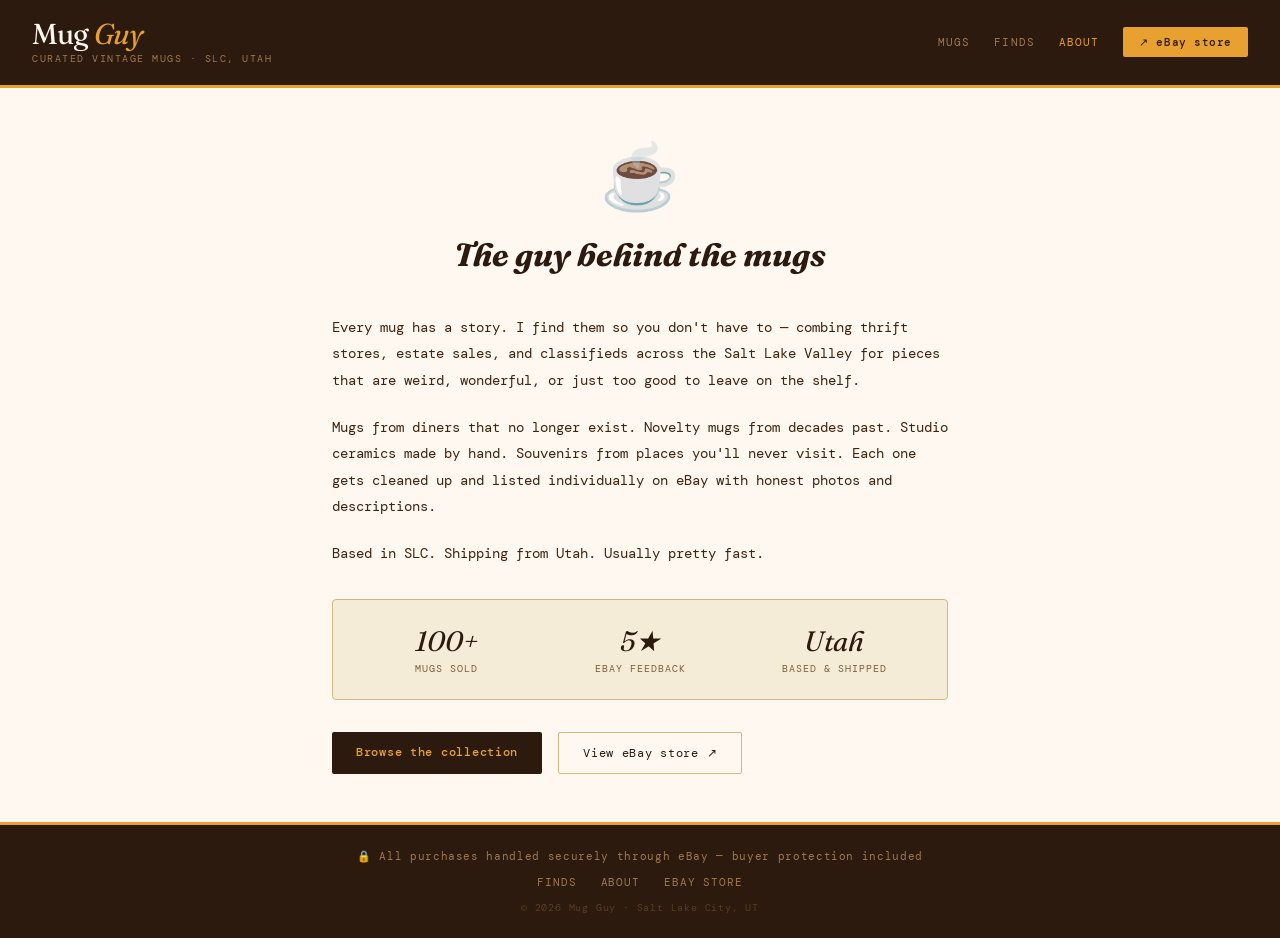
==== about.html @ 15303b3f "add finds tab, real photos, ebay username" ====
<!DOCTYPE html>
<html lang="en">
<head>
  <meta charset="UTF-8" />
  <meta name="viewport" content="width=device-width, initial-scale=1.0" />
  <title>About — Mug Guy</title>
  <meta name="description" content="The story behind Mug Guy — handpicked vintage mugs from Salt Lake City thrift stores." />
  <link rel="preconnect" href="https://fonts.googleapis.com" />
  <link rel="preconnect" href="https://fonts.gstatic.com" crossorigin />
  <link href="https://fonts.googleapis.com/css2?family=Fraunces:ital,wght@0,400;0,700;1,400&family=DM+Mono:wght@400;500&display=swap" rel="stylesheet" />
  <link rel="stylesheet" href="css/style.css" />
</head>
<body>

  <header class="site-header">
    <div class="logo-wrap">
      <div class="logo">Mug <span>Guy</span></div>
      <div class="tagline">Curated vintage mugs · SLC, Utah</div>
    </div>
    <nav class="header-nav">
      <a href="index.html" class="nav-link">Mugs</a>
      <a href="finds.html" class="nav-link">Finds</a>
      <a href="about.html" class="nav-link active">About</a>
      <a href="https://www.ebay.com/usr/bradysnano" target="_blank" rel="noopener" class="ebay-store-btn">
        ↗ eBay store
      </a>
    </nav>
  </header>

  <main class="about-wrapper">
    <div class="about-hero">
      <div class="about-mug-icon">☕</div>
      <h1 class="about-title">The guy behind the mugs</h1>
    </div>

    <div class="about-content">
      <p>
        Every mug has a story. I find them so you don't have to — combing thrift stores,
        estate sales, and classifieds across the Salt Lake Valley for pieces that are weird,
        wonderful, or just too good to leave on the shelf.
      </p>
      <p>
        Mugs from diners that no longer exist. Novelty mugs from decades past.
        Studio ceramics made by hand. Souvenirs from places you'll never visit.
        Each one gets cleaned up and listed individually on eBay with honest photos and descriptions.
      </p>
      <p>
        Based in SLC. Shipping from Utah. Usually pretty fast.
      </p>

      <div class="about-stats">
        <div class="stat">
          <div class="stat-num">100+</div>
          <div class="stat-label">Mugs sold</div>
        </div>
        <div class="stat">
          <div class="stat-num">5★</div>
          <div class="stat-label">eBay feedback</div>
        </div>
        <div class="stat">
          <div class="stat-num">Utah</div>
          <div class="stat-label">Based &amp; shipped</div>
        </div>
      </div>

      <div class="about-cta-row">
        <a href="index.html" class="about-cta-primary">Browse the collection</a>
        <a href="https://www.ebay.com/usr/bradysnano" target="_blank" rel="noopener" class="about-cta-secondary">View eBay store ↗</a>
      </div>
    </div>
  </main>

  <footer class="site-footer">
    <div class="footer-trust">
      🔒 All purchases handled securely through eBay — buyer protection included
    </div>
    <div class="footer-links">
      <a href="finds.html">Finds</a>
      <a href="about.html">About</a>
      <a href="https://www.ebay.com/usr/bradysnano" target="_blank" rel="noopener">eBay store</a>
    </div>
    <div class="footer-copy">© 2026 Mug Guy · Salt Lake City, UT</div>
  </footer>

</body>
</html>
---- css/style.css ----
/* ── Reset & base ── */
*, *::before, *::after { box-sizing: border-box; margin: 0; padding: 0; }

:root {
  --cream:       #FFF8F0;
  --cream-mid:   #F5ECD8;
  --cream-border:#D4B882;
  --brown-dark:  #2C1A0E;
  --brown-mid:   #7A5C3A;
  --brown-light: #A07850;
  --amber:       #E8A030;
  --amber-dark:  #D4901A;
  --green-sold:  #4A7A30;
  --badge-rare-bg:   #4A3080;
  --badge-rare-text: #D8C8FF;
  --badge-sold-bg:   #8B3030;
  --badge-sold-text: #FFD0D0;
}

html { scroll-behavior: smooth; }

body {
  font-family: 'DM Mono', monospace;
  background: var(--cream);
  color: var(--brown-dark);
  min-height: 100vh;
  display: flex;
  flex-direction: column;
}

/* ── Header ── */
.site-header {
  background: var(--brown-dark);
  padding: 1.25rem 2rem;
  display: flex;
  align-items: center;
  justify-content: space-between;
  border-bottom: 3px solid var(--amber);
  position: sticky;
  top: 0;
  z-index: 100;
}

.logo {
  font-family: 'Fraunces', serif;
  font-size: 1.8rem;
  color: #FFF8F0;
  letter-spacing: -0.03em;
  line-height: 1;
}

.logo span { color: var(--amber); font-style: italic; }

.tagline {
  font-size: 10px;
  color: var(--brown-light);
  letter-spacing: 0.15em;
  text-transform: uppercase;
  margin-top: 3px;
}

.header-nav {
  display: flex;
  align-items: center;
  gap: 1.5rem;
}

.nav-link {
  color: var(--brown-light);
  text-decoration: none;
  font-size: 11px;
  letter-spacing: 0.1em;
  text-transform: uppercase;
  transition: color 0.2s;
}

.nav-link:hover,
.nav-link.active { color: var(--amber); }

.ebay-store-btn {
  background: var(--amber);
  color: var(--brown-dark);
  text-decoration: none;
  padding: 8px 16px;
  font-family: 'DM Mono', monospace;
  font-size: 11px;
  font-weight: 500;
  border-radius: 2px;
  letter-spacing: 0.05em;
  transition: background 0.2s;
}

.ebay-store-btn:hover { background: var(--amber-dark); }

/* ── Filters bar ── */
.filters-bar {
  background: var(--cream-mid);
  padding: 0.875rem 2rem;
  display: flex;
  align-items: center;
  gap: 0.75rem;
  border-bottom: 1px solid var(--cream-border);
  flex-wrap: wrap;
}

.filter-label {
  font-size: 10px;
  letter-spacing: 0.12em;
  text-transform: uppercase;
  color: var(--brown-mid);
}

.filter-chip {
  background: transparent;
  border: 1px solid var(--cream-border);
  color: #5C3D1E;
  padding: 5px 14px;
  font-family: 'DM Mono', monospace;
  font-size: 11px;
  cursor: pointer;
  border-radius: 999px;
  transition: all 0.2s;
  letter-spacing: 0.04em;
}

.filter-chip:hover,
.filter-chip.active {
  background: var(--brown-dark);
  color: var(--amber);
  border-color: var(--brown-dark);
}

.sort-select {
  margin-left: auto;
  background: transparent;
  border: 1px solid var(--cream-border);
  color: #5C3D1E;
  padding: 5px 12px;
  font-family: 'DM Mono', monospace;
  font-size: 11px;
  border-radius: 2px;
  cursor: pointer;
}

/* ── Gallery ── */
.gallery-wrapper {
  flex: 1;
  padding: 2rem;
  max-width: 1200px;
  margin: 0 auto;
  width: 100%;
}

.gallery-meta {
  display: flex;
  align-items: baseline;
  justify-content: space-between;
  margin-bottom: 1.5rem;
}

.gallery-title {
  font-family: 'Fraunces', serif;
  font-size: 1.5rem;
  font-style: italic;
  color: var(--brown-dark);
}

.gallery-count {
  font-size: 11px;
  color: var(--brown-mid);
  letter-spacing: 0.08em;
  text-transform: uppercase;
}

.mug-grid {
  display: grid;
  grid-template-columns: repeat(auto-fill, minmax(210px, 1fr));
  gap: 1.25rem;
}

/* ── Mug card ── */
.mug-card {
  background: #FFFDF8;
  border: 1px solid var(--cream-border);
  border-radius: 4px;
  overflow: hidden;
  transition: transform 0.2s, box-shadow 0.2s;
}

.mug-card:hover {
  transform: translateY(-3px);
  box-shadow: 0 8px 24px rgba(44, 26, 14, 0.1);
}

.mug-img {
  width: 100%;
  aspect-ratio: 1;
  display: flex;
  align-items: center;
  justify-content: center;
  font-size: 5rem;
  border-bottom: 1px solid var(--cream-border);
  position: relative;
  overflow: hidden;
}

.mug-img img {
  width: 100%;
  height: 100%;
  object-fit: cover;
  position: absolute;
  inset: 0;
}

.badge {
  position: absolute;
  top: 10px;
  left: 10px;
  font-size: 9px;
  font-weight: 500;
  letter-spacing: 0.1em;
  text-transform: uppercase;
  padding: 3px 8px;
  border-radius: 2px;
  z-index: 1;
}

.badge-new  { background: var(--brown-dark); color: var(--amber); }
.badge-rare { background: var(--badge-rare-bg); color: var(--badge-rare-text); }
.badge-sold { background: var(--badge-sold-bg); color: var(--badge-sold-text); }

.mug-info { padding: 12px 14px 14px; }

.mug-name {
  font-family: 'Fraunces', serif;
  font-size: 1rem;
  color: var(--brown-dark);
  line-height: 1.3;
  margin-bottom: 4px;
}

.mug-meta {
  font-size: 10px;
  color: var(--brown-mid);
  letter-spacing: 0.06em;
  margin-bottom: 10px;
}

.mug-footer {
  display: flex;
  align-items: center;
  justify-content: space-between;
}

.mug-price {
  font-size: 1.1rem;
  font-weight: 500;
  color: var(--brown-dark);
}

.ebay-btn {
  background: var(--amber);
  color: var(--brown-dark);
  text-decoration: none;
  border: none;
  padding: 6px 11px;
  font-family: 'DM Mono', monospace;
  font-size: 10px;
  font-weight: 500;
  cursor: pointer;
  border-radius: 2px;
  letter-spacing: 0.05em;
  transition: background 0.2s;
  display: inline-flex;
  align-items: center;
  gap: 4px;
}

.ebay-btn:hover { background: var(--amber-dark); }

.ebay-btn.sold {
  background: var(--cream-border);
  color: var(--brown-mid);
  cursor: not-allowed;
  pointer-events: none;
}

/* ── Empty state ── */
.empty-state {
  grid-column: 1 / -1;
  text-align: center;
  padding: 4rem 2rem;
  color: var(--brown-mid);
}

.empty-state p { font-size: 14px; margin-top: 0.5rem; }

/* ── About page ── */
.about-wrapper {
  flex: 1;
  max-width: 680px;
  margin: 0 auto;
  padding: 3rem 2rem;
  width: 100%;
}

.about-hero {
  text-align: center;
  margin-bottom: 2.5rem;
}

.about-mug-icon { font-size: 4rem; margin-bottom: 1rem; }

.about-title {
  font-family: 'Fraunces', serif;
  font-size: 2rem;
  font-style: italic;
  color: var(--brown-dark);
}

.about-content p {
  font-size: 14px;
  line-height: 1.9;
  color: #3D2510;
  margin-bottom: 1.25rem;
}

.about-stats {
  display: grid;
  grid-template-columns: repeat(3, 1fr);
  gap: 1rem;
  margin: 2rem 0;
  padding: 1.5rem;
  background: var(--cream-mid);
  border: 1px solid var(--cream-border);
  border-radius: 4px;
}

.stat { text-align: center; }

.stat-num {
  font-family: 'Fraunces', serif;
  font-size: 1.75rem;
  color: var(--brown-dark);
  font-style: italic;
}

.stat-label {
  font-size: 10px;
  color: var(--brown-mid);
  letter-spacing: 0.1em;
  text-transform: uppercase;
  margin-top: 4px;
}

.about-cta-row {
  display: flex;
  gap: 1rem;
  margin-top: 2rem;
  flex-wrap: wrap;
}

.about-cta-primary {
  background: var(--brown-dark);
  color: var(--amber);
  text-decoration: none;
  padding: 12px 24px;
  font-family: 'DM Mono', monospace;
  font-size: 12px;
  font-weight: 500;
  border-radius: 2px;
  letter-spacing: 0.06em;
  transition: background 0.2s;
}

.about-cta-primary:hover { background: #3D2510; }

.about-cta-secondary {
  background: transparent;
  color: var(--brown-dark);
  text-decoration: none;
  padding: 12px 24px;
  font-family: 'DM Mono', monospace;
  font-size: 12px;
  border: 1px solid var(--cream-border);
  border-radius: 2px;
  letter-spacing: 0.06em;
  transition: all 0.2s;
}

.about-cta-secondary:hover {
  border-color: var(--brown-dark);
  background: var(--cream-mid);
}

/* ── Footer ── */
.site-footer {
  background: var(--brown-dark);
  padding: 1.5rem 2rem;
  text-align: center;
  border-top: 3px solid var(--amber);
  display: flex;
  flex-direction: column;
  gap: 0.75rem;
  margin-top: auto;
}

.footer-trust {
  font-size: 11px;
  color: var(--brown-light);
  letter-spacing: 0.06em;
}

.footer-links {
  display: flex;
  justify-content: center;
  gap: 1.5rem;
}

.footer-links a {
  color: var(--brown-light);
  text-decoration: none;
  font-size: 11px;
  letter-spacing: 0.08em;
  text-transform: uppercase;
  transition: color 0.2s;
}

.footer-links a:hover { color: var(--amber); }

.footer-copy {
  font-size: 10px;
  color: #5C3D1E;
  letter-spacing: 0.08em;
}

/* ── Responsive ── */
@media (max-width: 640px) {
  .site-header { padding: 1rem; flex-wrap: wrap; gap: 0.75rem; }
  .filters-bar { padding: 0.75rem 1rem; }
  .gallery-wrapper { padding: 1.25rem 1rem; }
  .mug-grid { grid-template-columns: repeat(auto-fill, minmax(160px, 1fr)); gap: 1rem; }
  .about-wrapper { padding: 2rem 1rem; }
  .about-stats { grid-template-columns: 1fr; }
  .about-cta-row { flex-direction: column; }
}
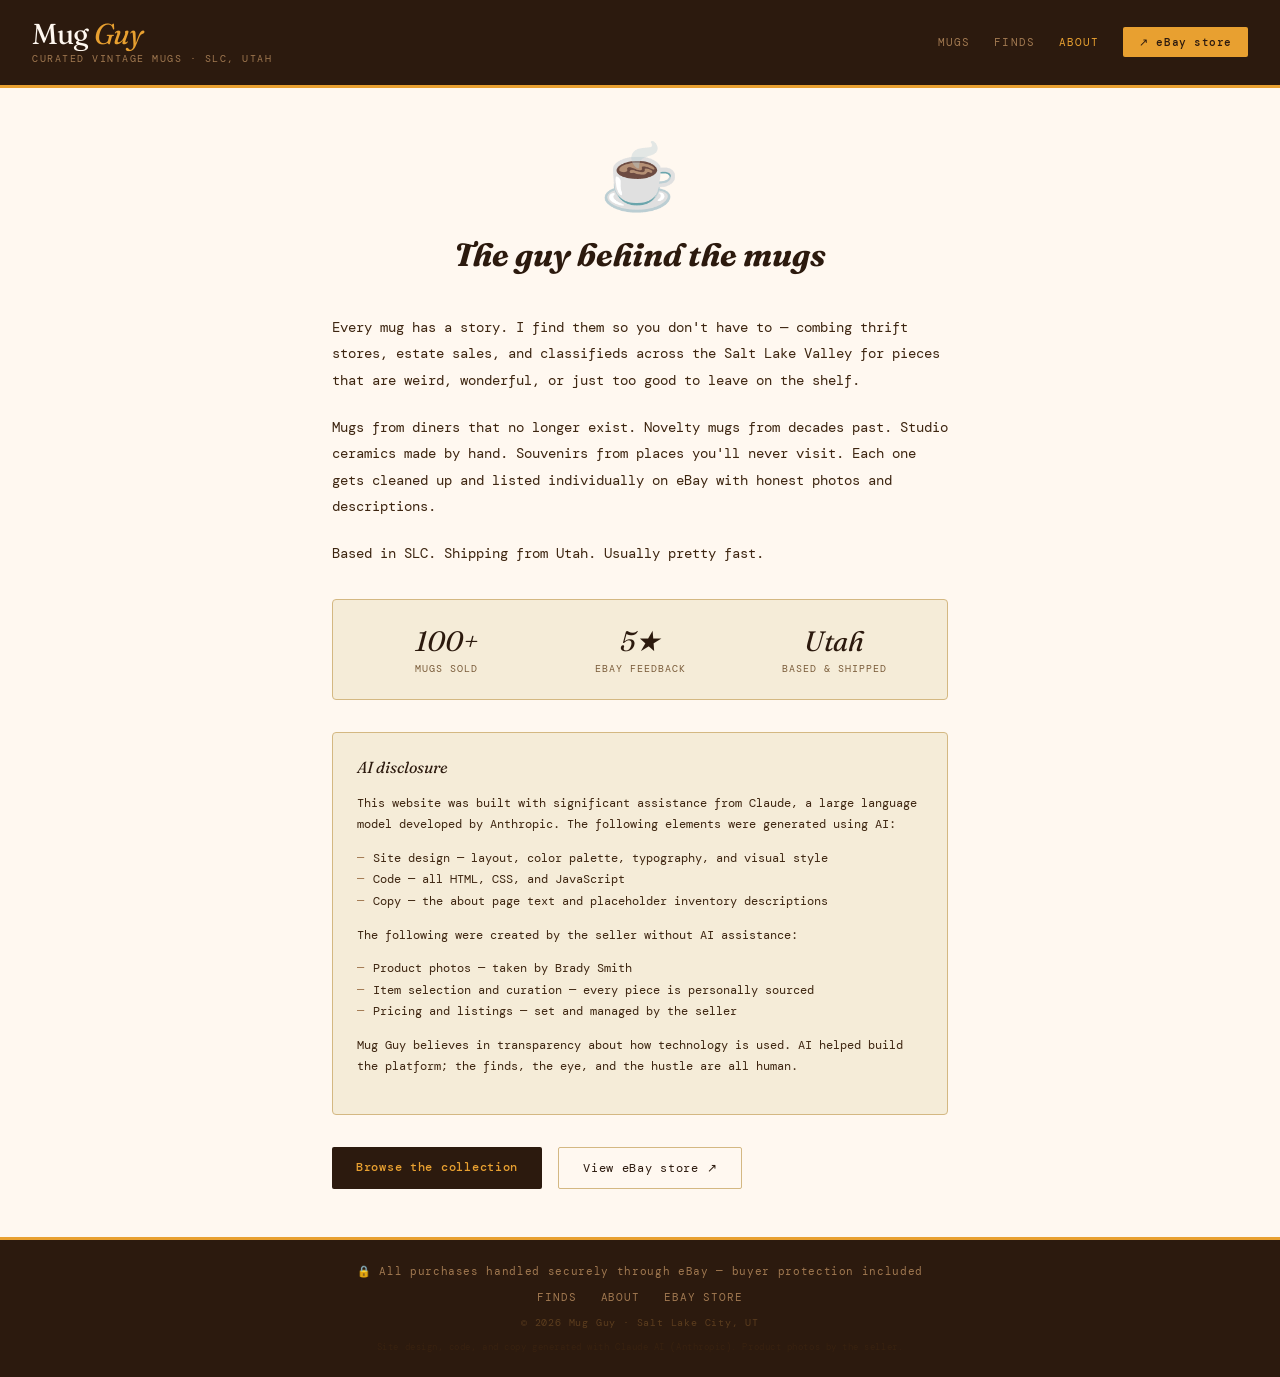
==== commit 82acc6ba: "add AI disclosure, wire up mug photos" ====
--- a/about.html
+++ b/about.html
@@ -63,6 +63,31 @@
         </div>
       </div>
 
+      <div class="about-disclosure">
+        <div class="about-disclosure-title">AI disclosure</div>
+        <p>
+          This website was built with significant assistance from Claude, a large language
+          model developed by Anthropic. The following elements were generated using AI:
+        </p>
+        <ul>
+          <li>Site design — layout, color palette, typography, and visual style</li>
+          <li>Code — all HTML, CSS, and JavaScript</li>
+          <li>Copy — the about page text and placeholder inventory descriptions</li>
+        </ul>
+        <p>
+          The following were created by the seller without AI assistance:
+        </p>
+        <ul>
+          <li>Product photos — taken by Brady Smith</li>
+          <li>Item selection and curation — every piece is personally sourced</li>
+          <li>Pricing and listings — set and managed by the seller</li>
+        </ul>
+        <p>
+          Mug Guy believes in transparency about how technology is used. AI helped build
+          the platform; the finds, the eye, and the hustle are all human.
+        </p>
+      </div>
+
       <div class="about-cta-row">
         <a href="index.html" class="about-cta-primary">Browse the collection</a>
         <a href="https://www.ebay.com/usr/bradysnano" target="_blank" rel="noopener" class="about-cta-secondary">View eBay store ↗</a>
@@ -80,6 +105,7 @@
       <a href="https://www.ebay.com/usr/bradysnano" target="_blank" rel="noopener">eBay store</a>
     </div>
     <div class="footer-copy">© 2026 Mug Guy · Salt Lake City, UT</div>
+    <div class="footer-ai">Site design, code, and copy generated with Claude AI (Anthropic). Product photos by the seller.</div>
   </footer>
 
 </body>
--- a/css/style.css
+++ b/css/style.css
@@ -444,3 +444,55 @@
   .about-stats { grid-template-columns: 1fr; }
   .about-cta-row { flex-direction: column; }
 }
+
+/* ── AI disclosure ── */
+.footer-ai {
+  font-size: 9px;
+  color: #3D2510;
+  letter-spacing: 0.06em;
+  opacity: 0.7;
+}
+
+.about-disclosure {
+  margin: 2rem 0;
+  padding: 1.5rem;
+  background: var(--cream-mid);
+  border: 1px solid var(--cream-border);
+  border-radius: 4px;
+}
+
+.about-disclosure-title {
+  font-family: 'Fraunces', serif;
+  font-size: 1rem;
+  font-style: italic;
+  color: var(--brown-dark);
+  margin-bottom: 1rem;
+}
+
+.about-disclosure p {
+  font-size: 12px;
+  line-height: 1.8;
+  color: #3D2510;
+  margin-bottom: 0.75rem;
+}
+
+.about-disclosure ul {
+  list-style: none;
+  margin: 0 0 0.75rem 0;
+  padding: 0;
+}
+
+.about-disclosure ul li {
+  font-size: 12px;
+  color: #3D2510;
+  line-height: 1.8;
+  padding-left: 1rem;
+  position: relative;
+}
+
+.about-disclosure ul li::before {
+  content: "—";
+  position: absolute;
+  left: 0;
+  color: var(--brown-light);
+}
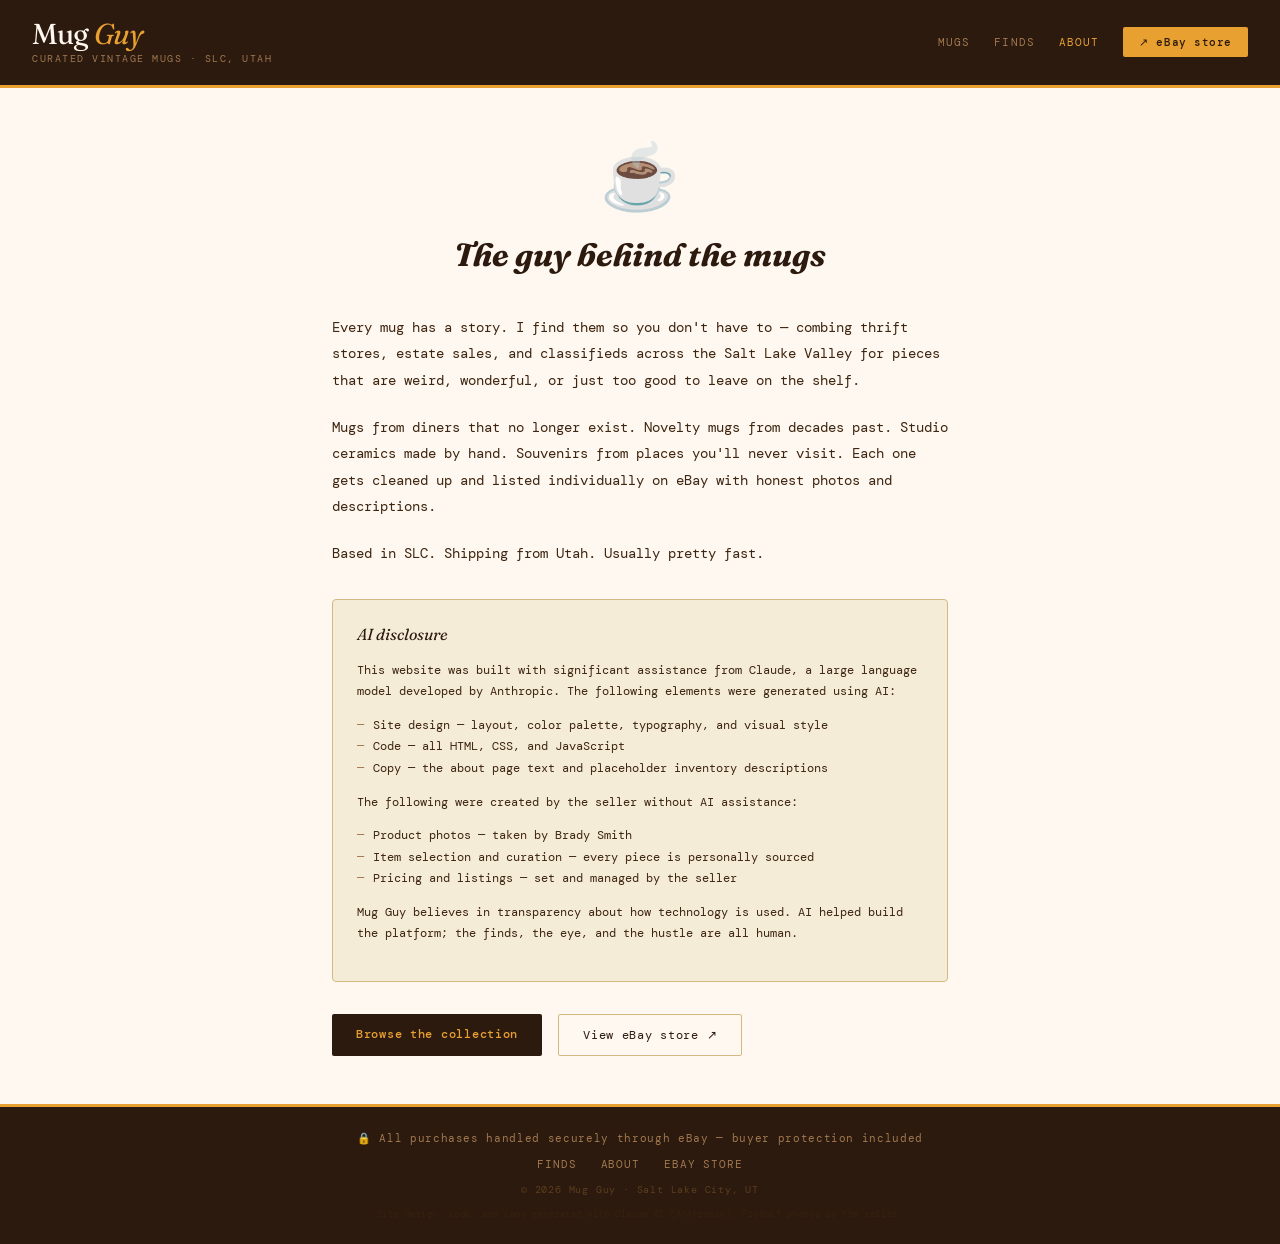
==== commit ff9c115f: "multi-image carousel, remove about stats banner" ====
--- a/about.html
+++ b/about.html
@@ -48,21 +48,6 @@
         Based in SLC. Shipping from Utah. Usually pretty fast.
       </p>
 
-      <div class="about-stats">
-        <div class="stat">
-          <div class="stat-num">100+</div>
-          <div class="stat-label">Mugs sold</div>
-        </div>
-        <div class="stat">
-          <div class="stat-num">5★</div>
-          <div class="stat-label">eBay feedback</div>
-        </div>
-        <div class="stat">
-          <div class="stat-num">Utah</div>
-          <div class="stat-label">Based &amp; shipped</div>
-        </div>
-      </div>
-
       <div class="about-disclosure">
         <div class="about-disclosure-title">AI disclosure</div>
         <p>
--- a/css/style.css
+++ b/css/style.css
@@ -496,3 +496,78 @@
   left: 0;
   color: var(--brown-light);
 }
+
+/* ── Image carousel ── */
+.mug-emoji {
+  font-size: 5rem;
+}
+
+.carousel {
+  position: relative;
+  width: 100%;
+  height: 100%;
+  display: flex;
+  align-items: center;
+  justify-content: center;
+}
+
+.carousel-slide {
+  display: none;
+  width: 100%;
+  height: 100%;
+  object-fit: cover;
+  position: absolute;
+  inset: 0;
+}
+
+.carousel-slide.active { display: block; }
+
+.carousel-dots {
+  position: absolute;
+  bottom: 8px;
+  left: 50%;
+  transform: translateX(-50%);
+  display: flex;
+  gap: 5px;
+  z-index: 2;
+}
+
+.carousel-dot {
+  width: 7px;
+  height: 7px;
+  border-radius: 50%;
+  background: rgba(255,255,255,0.5);
+  border: 1px solid rgba(0,0,0,0.2);
+  cursor: pointer;
+  padding: 0;
+  transition: background 0.2s;
+}
+
+.carousel-dot.active { background: var(--amber); }
+
+.carousel-prev,
+.carousel-next {
+  position: absolute;
+  top: 50%;
+  transform: translateY(-50%);
+  background: rgba(44,26,14,0.55);
+  color: #fff;
+  border: none;
+  width: 26px;
+  height: 26px;
+  border-radius: 50%;
+  font-size: 16px;
+  line-height: 1;
+  cursor: pointer;
+  z-index: 2;
+  display: flex;
+  align-items: center;
+  justify-content: center;
+  transition: background 0.2s;
+  padding: 0;
+}
+
+.carousel-prev { left: 6px; }
+.carousel-next { right: 6px; }
+.carousel-prev:hover,
+.carousel-next:hover { background: rgba(44,26,14,0.85); }
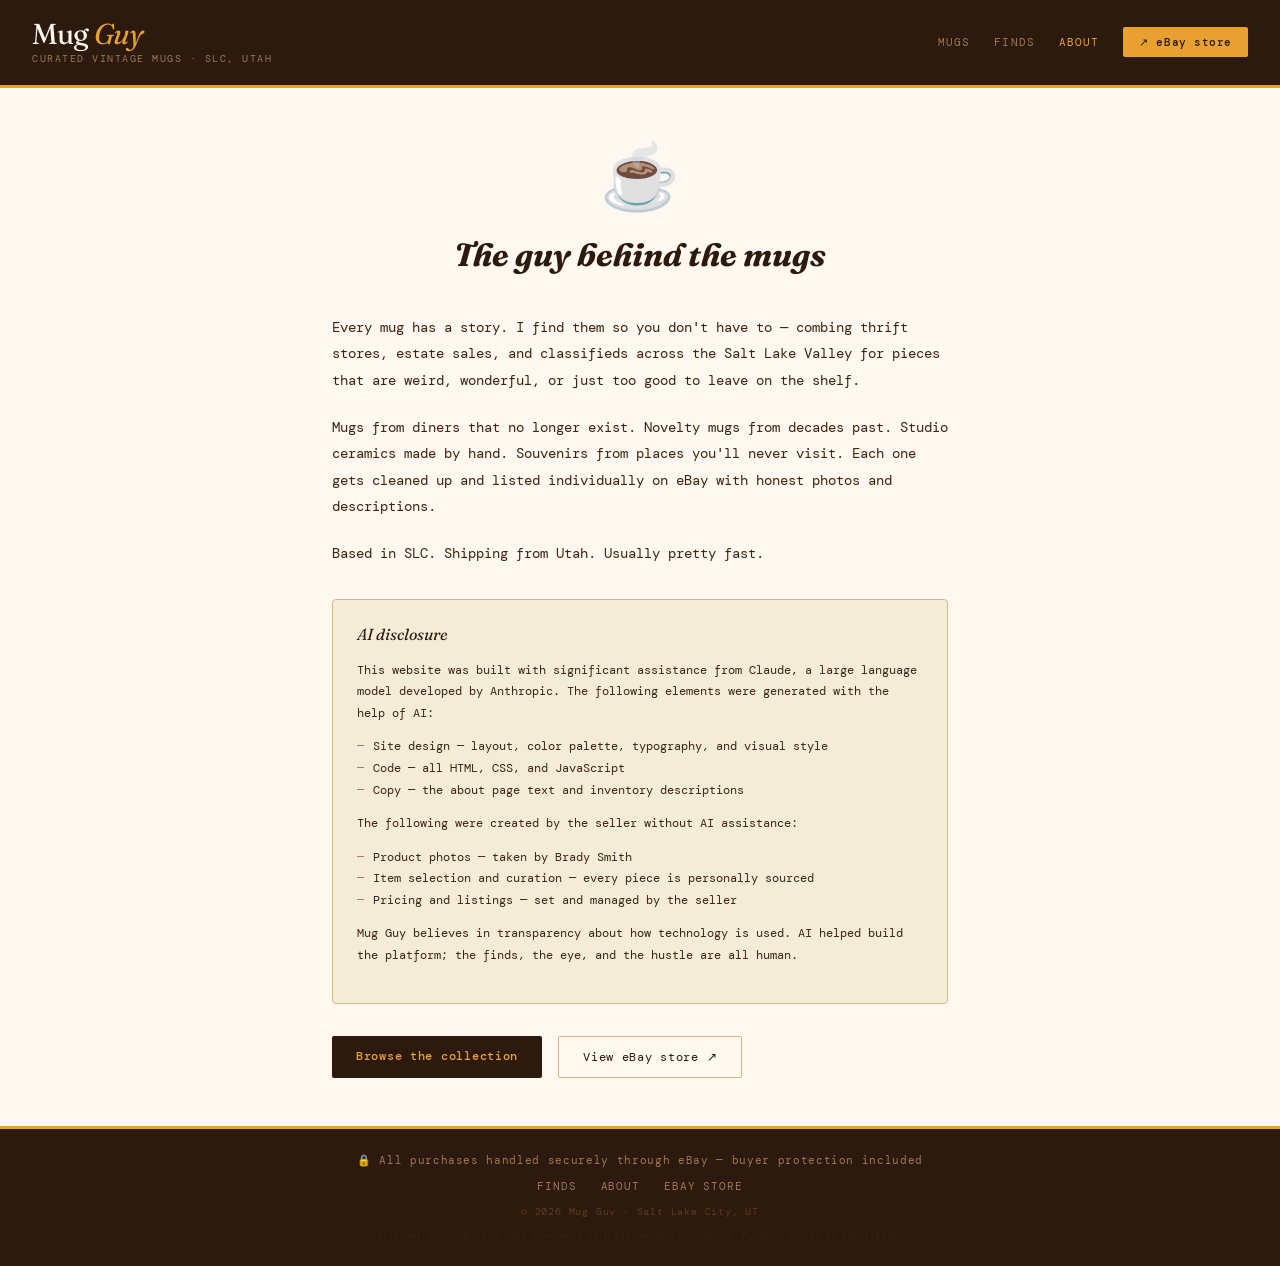
==== commit 4d819fbf: "update README, correct duplicate light bar, update angel ornament descriptions" ====
--- a/about.html
+++ b/about.html
@@ -52,12 +52,12 @@
         <div class="about-disclosure-title">AI disclosure</div>
         <p>
           This website was built with significant assistance from Claude, a large language
-          model developed by Anthropic. The following elements were generated using AI:
+          model developed by Anthropic. The following elements were generated with the help of AI:
         </p>
         <ul>
           <li>Site design — layout, color palette, typography, and visual style</li>
           <li>Code — all HTML, CSS, and JavaScript</li>
-          <li>Copy — the about page text and placeholder inventory descriptions</li>
+          <li>Copy — the about page text and inventory descriptions</li>
         </ul>
         <p>
           The following were created by the seller without AI assistance:
--- a/css/style.css
+++ b/css/style.css
@@ -571,3 +571,150 @@
 .carousel-next { right: 6px; }
 .carousel-prev:hover,
 .carousel-next:hover { background: rgba(44,26,14,0.85); }
+
+/* ── Item detail modal ── */
+.modal-overlay {
+  display: none;
+  position: fixed;
+  inset: 0;
+  background: rgba(44, 26, 14, 0.75);
+  z-index: 200;
+  align-items: center;
+  justify-content: center;
+  padding: 1.5rem;
+}
+
+.modal-overlay.open { display: flex; }
+
+.modal {
+  background: #FFFDF8;
+  border: 1px solid var(--cream-border);
+  border-radius: 6px;
+  max-width: 720px;
+  width: 100%;
+  max-height: 90vh;
+  overflow-y: auto;
+  display: grid;
+  grid-template-columns: 1fr 1fr;
+  position: relative;
+}
+
+.modal-images {
+  aspect-ratio: 1;
+  background: var(--cream-mid);
+  border-right: 1px solid var(--cream-border);
+  position: relative;
+  overflow: hidden;
+  border-radius: 6px 0 0 6px;
+}
+
+.modal-images .carousel { height: 100%; }
+
+.modal-images .carousel-slide {
+  width: 100%;
+  height: 100%;
+  object-fit: contain;
+  background: var(--cream-mid);
+}
+
+.modal-images .mug-emoji {
+  font-size: 7rem;
+  display: flex;
+  align-items: center;
+  justify-content: center;
+  height: 100%;
+}
+
+.modal-body {
+  padding: 1.75rem;
+  display: flex;
+  flex-direction: column;
+  gap: 0.75rem;
+}
+
+.modal-close {
+  position: absolute;
+  top: 12px;
+  right: 12px;
+  background: var(--brown-dark);
+  color: var(--amber);
+  border: none;
+  width: 28px;
+  height: 28px;
+  border-radius: 50%;
+  font-size: 16px;
+  cursor: pointer;
+  display: flex;
+  align-items: center;
+  justify-content: center;
+  z-index: 10;
+  line-height: 1;
+}
+
+.modal-badge { display: inline-block; }
+
+.modal-name {
+  font-family: 'Fraunces', serif;
+  font-size: 1.25rem;
+  color: var(--brown-dark);
+  line-height: 1.3;
+}
+
+.modal-meta {
+  font-size: 11px;
+  color: var(--brown-mid);
+  letter-spacing: 0.06em;
+}
+
+.modal-price {
+  font-size: 1.5rem;
+  font-weight: 500;
+  color: var(--brown-dark);
+}
+
+.modal-description {
+  font-size: 12px;
+  line-height: 1.8;
+  color: #3D2510;
+  flex: 1;
+  border-top: 1px solid var(--cream-border);
+  padding-top: 0.75rem;
+}
+
+.modal-cta {
+  background: var(--amber);
+  color: var(--brown-dark);
+  text-decoration: none;
+  padding: 10px 18px;
+  font-family: 'DM Mono', monospace;
+  font-size: 12px;
+  font-weight: 500;
+  border-radius: 2px;
+  letter-spacing: 0.05em;
+  transition: background 0.2s;
+  display: inline-block;
+  text-align: center;
+  margin-top: auto;
+}
+
+.modal-cta:hover { background: var(--amber-dark); }
+
+.modal-cta.sold {
+  background: var(--cream-border);
+  color: var(--brown-mid);
+  pointer-events: none;
+}
+
+/* Make card clickable */
+.mug-card { cursor: pointer; }
+.mug-card .ebay-btn { position: relative; z-index: 2; }
+
+@media (max-width: 600px) {
+  .modal { grid-template-columns: 1fr; }
+  .modal-images {
+    aspect-ratio: 1;
+    border-right: none;
+    border-bottom: 1px solid var(--cream-border);
+    border-radius: 6px 6px 0 0;
+  }
+}
